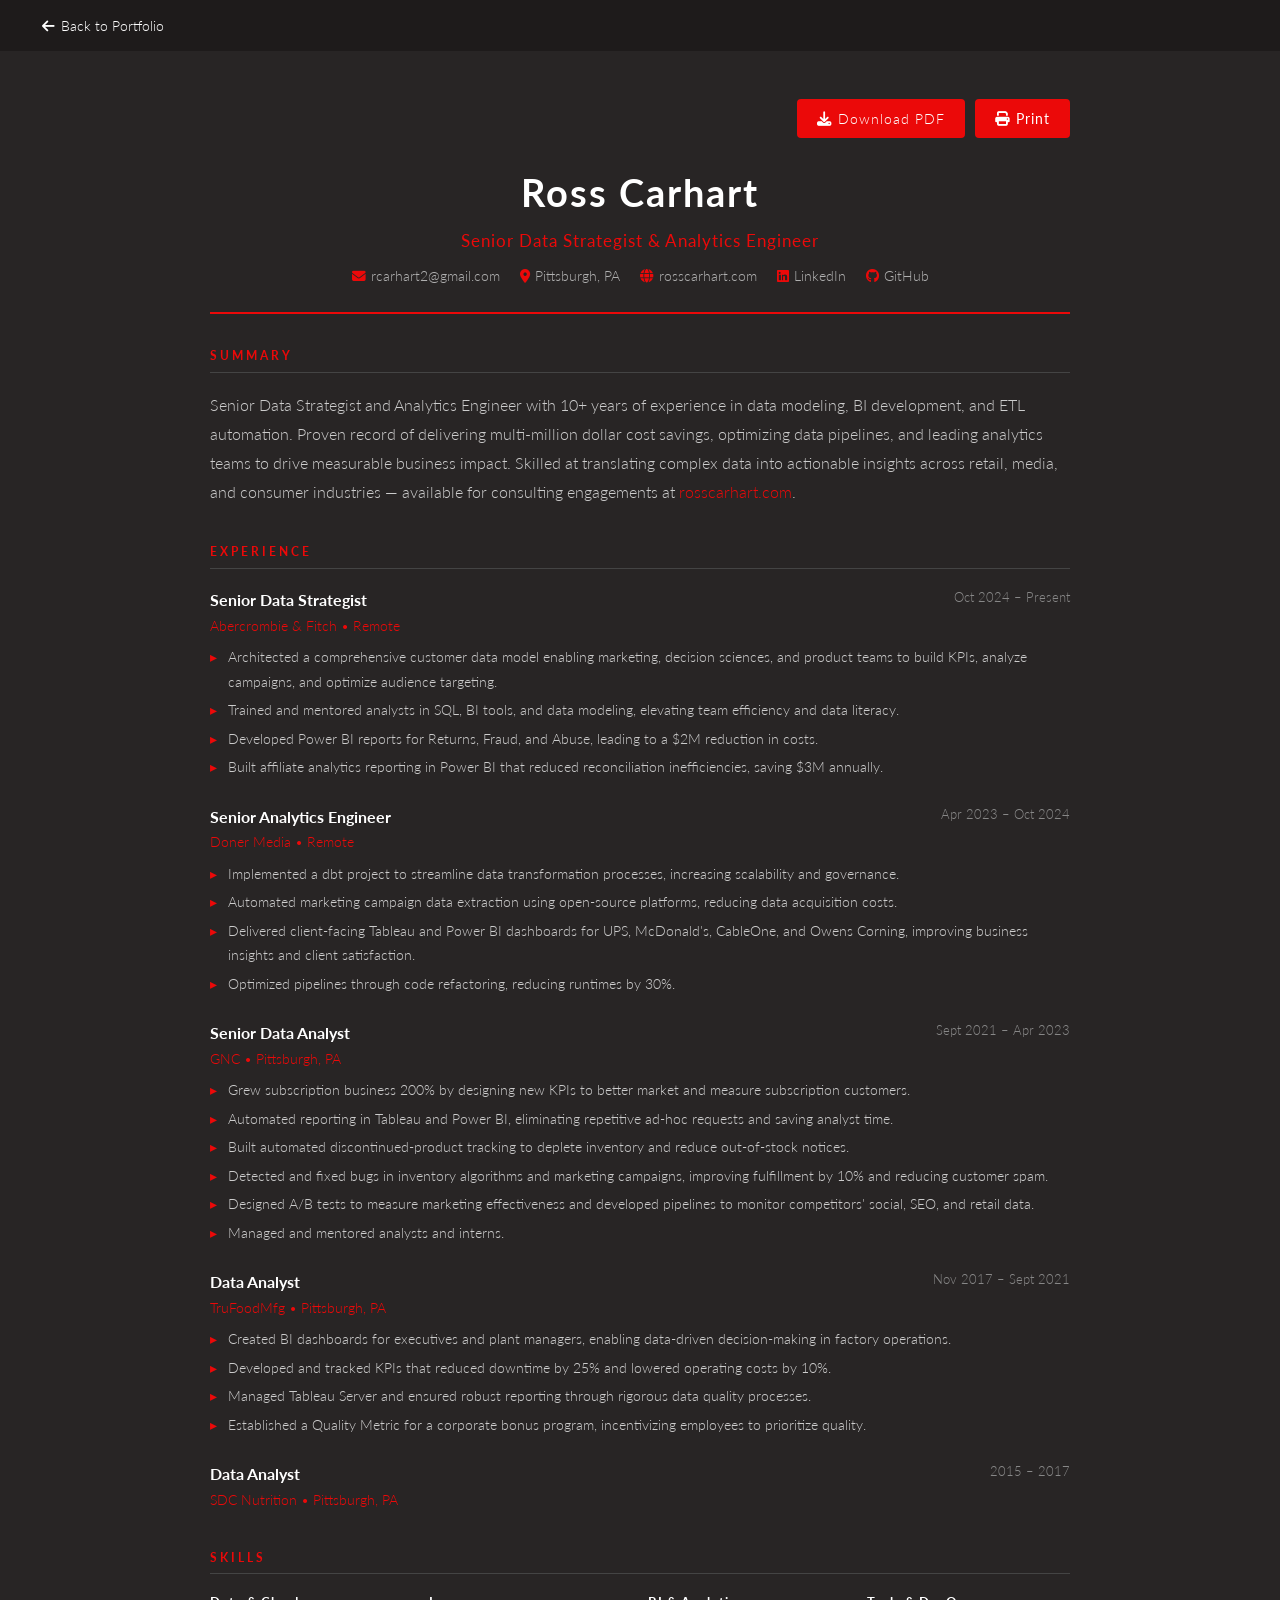
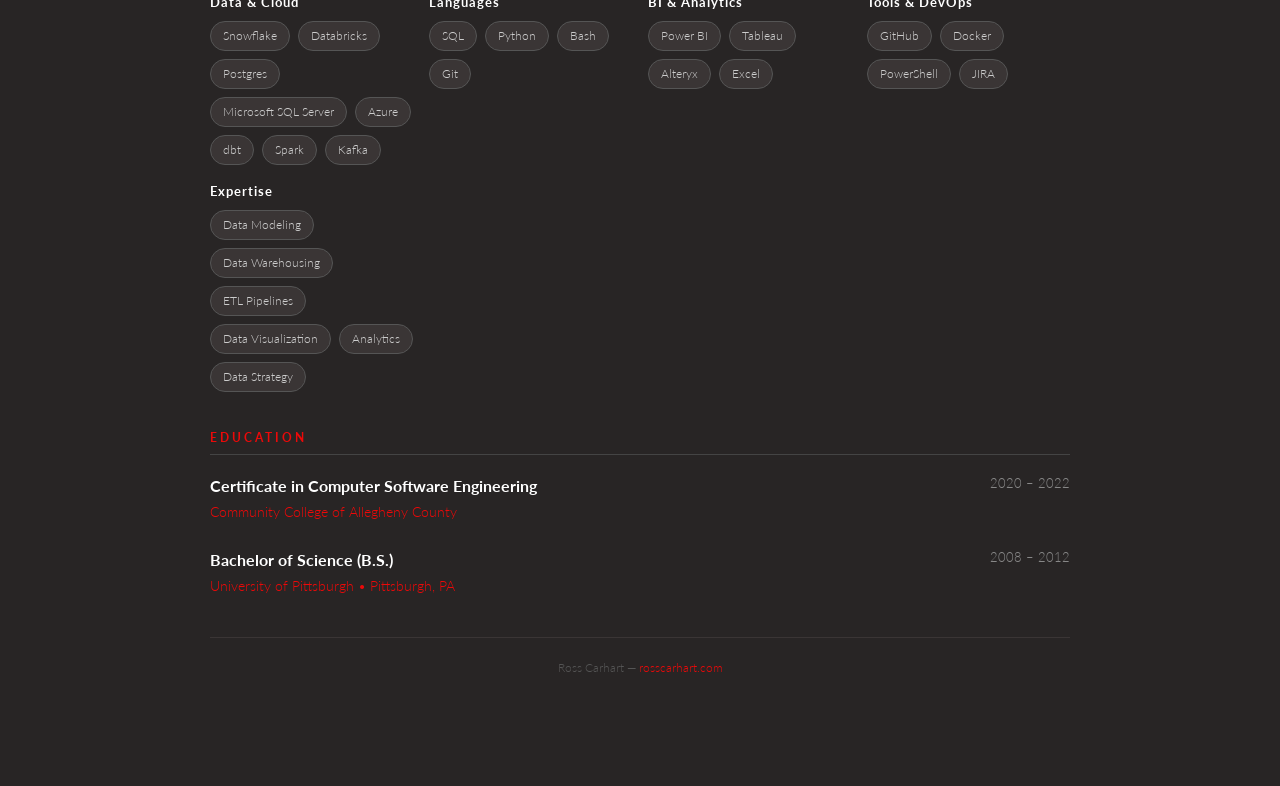
==== resume.html @ 0961434b "Redesign portfolio for data consulting - Reposition site around consulting: hero CTAs, services grid" ====
<!doctype html>
<html lang="en">

<head>
    <title>Ross Carhart — Resume</title>
    <meta charset="UTF-8">
    <meta name="viewport" content="width=device-width, initial-scale=1.0">
    <link href="https://fonts.googleapis.com/css?family=Lato:300,400,700" rel="stylesheet">
    <link href="https://cdnjs.cloudflare.com/ajax/libs/font-awesome/6.5.1/css/all.min.css" rel="stylesheet">

    <!-- Google tag (gtag.js) -->
    <script async src="https://www.googletagmanager.com/gtag/js?id=G-MC536JMFYS"></script>
    <script>
        window.dataLayer = window.dataLayer || [];
        function gtag() { dataLayer.push(arguments); }
        gtag('js', new Date());
        gtag('config', 'G-MC536JMFYS');
    </script>

    <style>
        /* ---- Base ---- */
        *, *::before, *::after { box-sizing: border-box; margin: 0; padding: 0; }

        body {
            background-color: #282525;
            font-family: 'Lato', 'Arial', sans-serif;
            font-weight: 300;
            font-size: 16px;
            color: #e8e8e8;
            line-height: 1.6;
        }

        a { color: #eb0909; text-decoration: none; }
        a:hover { text-decoration: underline; }

        /* ---- Top nav ---- */
        .top-nav {
            background-color: #1e1b1b;
            padding: 0 2%;
            position: sticky;
            top: 0;
            z-index: 100;
        }

        .top-nav ul {
            list-style: none;
            display: flex;
            flex-wrap: wrap;
            align-items: center;
        }

        .top-nav li a {
            display: inline-block;
            color: #eb0909;
            padding: 14px 16px;
            text-decoration: none;
            font-size: 0.9rem;
        }

        .top-nav li a:hover { background-color: #ffffff; color: #282525; }

        .top-nav .back-link { color: #ffffff; }

        /* ---- Resume wrapper ---- */
        .resume-wrapper {
            max-width: 900px;
            margin: 48px auto;
            padding: 0 20px 60px;
        }

        /* ---- Print button ---- */
        .print-bar {
            display: flex;
            justify-content: flex-end;
            margin-bottom: 24px;
        }

        .print-btn {
            background: #eb0909;
            color: #fff;
            border: none;
            padding: 8px 20px;
            border-radius: 4px;
            font-family: 'Lato', sans-serif;
            font-size: 0.9rem;
            cursor: pointer;
            letter-spacing: 1px;
        }

        .print-btn:hover { background: #c40000; }

        /* ---- Resume header ---- */
        .resume-header {
            text-align: center;
            padding-bottom: 24px;
            border-bottom: 2px solid #eb0909;
            margin-bottom: 32px;
        }

        .resume-header h1 {
            font-size: 2.4rem;
            font-weight: 700;
            letter-spacing: 2px;
            color: #ffffff;
            margin-bottom: 4px;
        }

        .resume-header .title {
            font-size: 1.05rem;
            color: #eb0909;
            letter-spacing: 1px;
            margin-bottom: 12px;
            font-weight: 400;
        }

        .resume-header .contact-line {
            display: flex;
            justify-content: center;
            flex-wrap: wrap;
            gap: 20px;
            font-size: 0.85rem;
            color: #b0b0b0;
        }

        .resume-header .contact-line a { color: #b0b0b0; }
        .resume-header .contact-line a:hover { color: #eb0909; }

        .resume-header .contact-line i { margin-right: 5px; color: #eb0909; }

        /* ---- Sections ---- */
        .resume-section {
            margin-bottom: 36px;
        }

        .resume-section h2 {
            font-size: 0.78rem;
            font-weight: 700;
            letter-spacing: 3px;
            text-transform: uppercase;
            color: #eb0909;
            border-bottom: 1px solid #444;
            padding-bottom: 6px;
            margin-bottom: 18px;
        }

        /* ---- Summary ---- */
        .summary p {
            color: #cccccc;
            line-height: 1.8;
        }

        /* ---- Experience / Education entries ---- */
        .entry {
            margin-bottom: 24px;
        }

        .entry-header {
            display: flex;
            justify-content: space-between;
            align-items: flex-start;
            flex-wrap: wrap;
            gap: 4px;
            margin-bottom: 2px;
        }

        .entry-header .role {
            font-weight: 700;
            font-size: 1rem;
            color: #ffffff;
        }

        .entry-header .dates {
            font-size: 0.82rem;
            color: #888;
            white-space: nowrap;
        }

        .entry .company {
            font-size: 0.88rem;
            color: #eb0909;
            margin-bottom: 8px;
        }

        .entry ul {
            list-style: none;
            padding-left: 0;
        }

        .entry ul li {
            position: relative;
            padding-left: 18px;
            color: #cccccc;
            font-size: 0.9rem;
            line-height: 1.7;
            margin-bottom: 4px;
        }

        .entry ul li::before {
            content: '▸';
            position: absolute;
            left: 0;
            color: #eb0909;
        }

        /* ---- Skills ---- */
        .skills-grid {
            display: grid;
            grid-template-columns: repeat(auto-fit, minmax(200px, 1fr));
            gap: 16px;
        }

        .skills-category h3 {
            font-size: 0.82rem;
            font-weight: 700;
            letter-spacing: 1px;
            color: #ffffff;
            margin-bottom: 8px;
        }

        .skill-tags {
            display: flex;
            flex-wrap: wrap;
            gap: 8px;
        }

        .skill-tag {
            background-color: #3a3535;
            color: #cccccc;
            padding: 4px 12px;
            border-radius: 20px;
            font-size: 0.78rem;
            border: 1px solid #555;
        }

        /* ---- Footer ---- */
        .resume-footer {
            text-align: center;
            color: #555;
            font-size: 0.75rem;
            margin-top: 40px;
            padding-top: 20px;
            border-top: 1px solid #3a3535;
        }

        /* ---- Print styles ---- */
        @media print {
            body { background: #fff; color: #000; font-size: 11pt; }
            .top-nav, .print-bar { display: none; }
            .resume-wrapper { max-width: 100%; margin: 0; padding: 0; }
            .resume-header h1 { color: #000; }
            .resume-header .title { color: #c00000; }
            .resume-header .contact-line { color: #333; }
            .resume-header .contact-line a { color: #333; }
            .resume-section h2 { color: #c00000; border-color: #ccc; }
            .summary p { color: #333; }
            .skills-category h3 { color: #000; }
            .entry-header .role { color: #000; }
            .entry .company { color: #c00000; }
            .entry ul li { color: #333; }
            .skill-tag { background: #f0f0f0; color: #333; border-color: #ccc; }
            .resume-header { border-color: #c00000; }
        }
    </style>
</head>

<body>

    <!-- Nav -->
    <nav class="top-nav">
        <ul>
            <li><a href="index.html" class="back-link"><i class="fas fa-arrow-left" style="margin-right:6px;"></i>Back to Portfolio</a></li>
        </ul>
    </nav>

    <div class="resume-wrapper">

        <div class="print-bar">
            <a class="print-btn" href="resources/docs/Ross_Carhart_Resume.pdf" download style="text-decoration:none; display:inline-block; margin-right:10px;">
                <i class="fas fa-download" style="margin-right:6px;"></i>Download PDF
            </a>
            <button class="print-btn" onclick="window.print()">
                <i class="fas fa-print" style="margin-right:6px;"></i>Print
            </button>
        </div>

        <!-- ==================== HEADER — EDIT YOUR INFO HERE ==================== -->
        <header class="resume-header">
            <h1>Ross Carhart</h1>
            <p class="title">Senior Data Strategist &amp; Analytics Engineer</p>
            <div class="contact-line">
                <span><i class="fas fa-envelope"></i><a href="mailto:rcarhart2@gmail.com">rcarhart2@gmail.com</a></span>
                <span><i class="fas fa-map-marker-alt"></i>Pittsburgh, PA</span>
                <span><i class="fas fa-globe"></i><a href="https://rosscarhart.com" target="_blank">rosscarhart.com</a></span>
                <span><i class="fab fa-linkedin"></i><a href="https://www.linkedin.com/in/ross-carhart-%F0%9F%98%81-504b8761" target="_blank">LinkedIn</a></span>
                <span><i class="fab fa-github"></i><a href="https://github.com/rcarhart" target="_blank">GitHub</a></span>
            </div>
        </header>

        <!-- ==================== SUMMARY ==================== -->
        <section class="resume-section summary">
            <h2>Summary</h2>
            <p>
                Senior Data Strategist and Analytics Engineer with 10+ years of experience in data modeling, BI development, and ETL automation.
                Proven record of delivering multi-million dollar cost savings, optimizing data pipelines, and leading analytics teams
                to drive measurable business impact. Skilled at translating complex data into actionable insights across retail,
                media, and consumer industries — available for consulting engagements at <a href="https://rosscarhart.com">rosscarhart.com</a>.
            </p>
        </section>

        <!-- ==================== EXPERIENCE — ADD / EDIT JOBS HERE ==================== -->
        <section class="resume-section">
            <h2>Experience</h2>

            <!-- Job 1 -->
            <div class="entry">
                <div class="entry-header">
                    <span class="role">Senior Data Strategist</span>
                    <span class="dates">Oct 2024 – Present</span>
                </div>
                <div class="company">Abercrombie &amp; Fitch &bull; Remote</div>
                <ul>
                    <li>Architected a comprehensive customer data model enabling marketing, decision sciences, and product teams to build KPIs, analyze campaigns, and optimize audience targeting.</li>
                    <li>Trained and mentored analysts in SQL, BI tools, and data modeling, elevating team efficiency and data literacy.</li>
                    <li>Developed Power BI reports for Returns, Fraud, and Abuse, leading to a $2M reduction in costs.</li>
                    <li>Built affiliate analytics reporting in Power BI that reduced reconciliation inefficiencies, saving $3M annually.</li>
                </ul>
            </div>

            <!-- Job 2 -->
            <div class="entry">
                <div class="entry-header">
                    <span class="role">Senior Analytics Engineer</span>
                    <span class="dates">Apr 2023 – Oct 2024</span>
                </div>
                <div class="company">Doner Media &bull; Remote</div>
                <ul>
                    <li>Implemented a dbt project to streamline data transformation processes, increasing scalability and governance.</li>
                    <li>Automated marketing campaign data extraction using open-source platforms, reducing data acquisition costs.</li>
                    <li>Delivered client-facing Tableau and Power BI dashboards for UPS, McDonald's, CableOne, and Owens Corning, improving business insights and client satisfaction.</li>
                    <li>Optimized pipelines through code refactoring, reducing runtimes by 30%.</li>
                </ul>
            </div>

            <!-- Job 3 -->
            <div class="entry">
                <div class="entry-header">
                    <span class="role">Senior Data Analyst</span>
                    <span class="dates">Sept 2021 – Apr 2023</span>
                </div>
                <div class="company">GNC &bull; Pittsburgh, PA</div>
                <ul>
                    <li>Grew subscription business 200% by designing new KPIs to better market and measure subscription customers.</li>
                    <li>Automated reporting in Tableau and Power BI, eliminating repetitive ad-hoc requests and saving analyst time.</li>
                    <li>Built automated discontinued-product tracking to deplete inventory and reduce out-of-stock notices.</li>
                    <li>Detected and fixed bugs in inventory algorithms and marketing campaigns, improving fulfillment by 10% and reducing customer spam.</li>
                    <li>Designed A/B tests to measure marketing effectiveness and developed pipelines to monitor competitors' social, SEO, and retail data.</li>
                    <li>Managed and mentored analysts and interns.</li>
                </ul>
            </div>

            <!-- Job 4 -->
            <div class="entry">
                <div class="entry-header">
                    <span class="role">Data Analyst</span>
                    <span class="dates">Nov 2017 – Sept 2021</span>
                </div>
                <div class="company">TruFoodMfg &bull; Pittsburgh, PA</div>
                <ul>
                    <li>Created BI dashboards for executives and plant managers, enabling data-driven decision-making in factory operations.</li>
                    <li>Developed and tracked KPIs that reduced downtime by 25% and lowered operating costs by 10%.</li>
                    <li>Managed Tableau Server and ensured robust reporting through rigorous data quality processes.</li>
                    <li>Established a Quality Metric for a corporate bonus program, incentivizing employees to prioritize quality.</li>
                </ul>
            </div>

            <!-- Job 5 -->
            <!-- TODO(Ross): confirm role title and add 1–3 bullets for SDC Nutrition -->
            <div class="entry">
                <div class="entry-header">
                    <span class="role">Data Analyst</span>
                    <span class="dates">2015 – 2017</span>
                </div>
                <div class="company">SDC Nutrition &bull; Pittsburgh, PA</div>
            </div>

        </section>

        <!-- ==================== SKILLS ==================== -->
        <section class="resume-section">
            <h2>Skills</h2>
            <div class="skills-grid">

                <div class="skills-category">
                    <h3>Data &amp; Cloud</h3>
                    <div class="skill-tags">
                        <span class="skill-tag">Snowflake</span>
                        <span class="skill-tag">Databricks</span>
                        <span class="skill-tag">Postgres</span>
                        <span class="skill-tag">Microsoft SQL Server</span>
                        <span class="skill-tag">Azure</span>
                        <span class="skill-tag">dbt</span>
                        <span class="skill-tag">Spark</span>
                        <span class="skill-tag">Kafka</span>
                    </div>
                </div>

                <div class="skills-category">
                    <h3>Languages</h3>
                    <div class="skill-tags">
                        <span class="skill-tag">SQL</span>
                        <span class="skill-tag">Python</span>
                        <span class="skill-tag">Bash</span>
                        <span class="skill-tag">Git</span>
                    </div>
                </div>

                <div class="skills-category">
                    <h3>BI &amp; Analytics</h3>
                    <div class="skill-tags">
                        <span class="skill-tag">Power BI</span>
                        <span class="skill-tag">Tableau</span>
                        <span class="skill-tag">Alteryx</span>
                        <span class="skill-tag">Excel</span>
                    </div>
                </div>

                <div class="skills-category">
                    <h3>Tools &amp; DevOps</h3>
                    <div class="skill-tags">
                        <span class="skill-tag">GitHub</span>
                        <span class="skill-tag">Docker</span>
                        <span class="skill-tag">PowerShell</span>
                        <span class="skill-tag">JIRA</span>
                    </div>
                </div>

                <div class="skills-category">
                    <h3>Expertise</h3>
                    <div class="skill-tags">
                        <span class="skill-tag">Data Modeling</span>
                        <span class="skill-tag">Data Warehousing</span>
                        <span class="skill-tag">ETL Pipelines</span>
                        <span class="skill-tag">Data Visualization</span>
                        <span class="skill-tag">Analytics</span>
                        <span class="skill-tag">Data Strategy</span>
                    </div>
                </div>

            </div>
        </section>

        <!-- ==================== EDUCATION ==================== -->
        <section class="resume-section">
            <h2>Education</h2>

            <div class="entry">
                <div class="entry-header">
                    <span class="role">Certificate in Computer Software Engineering</span>
                    <span class="dates">2020 – 2022</span>
                </div>
                <div class="company">Community College of Allegheny County</div>
            </div>

            <div class="entry">
                <div class="entry-header">
                    <span class="role">Bachelor of Science (B.S.)</span>
                    <span class="dates">2008 – 2012</span>
                </div>
                <div class="company">University of Pittsburgh &bull; Pittsburgh, PA</div>
            </div>

        </section>

        <div class="resume-footer">
            <p>Ross Carhart &mdash; <a href="https://rosscarhart.com">rosscarhart.com</a></p>
        </div>

    </div>

</body>
</html>
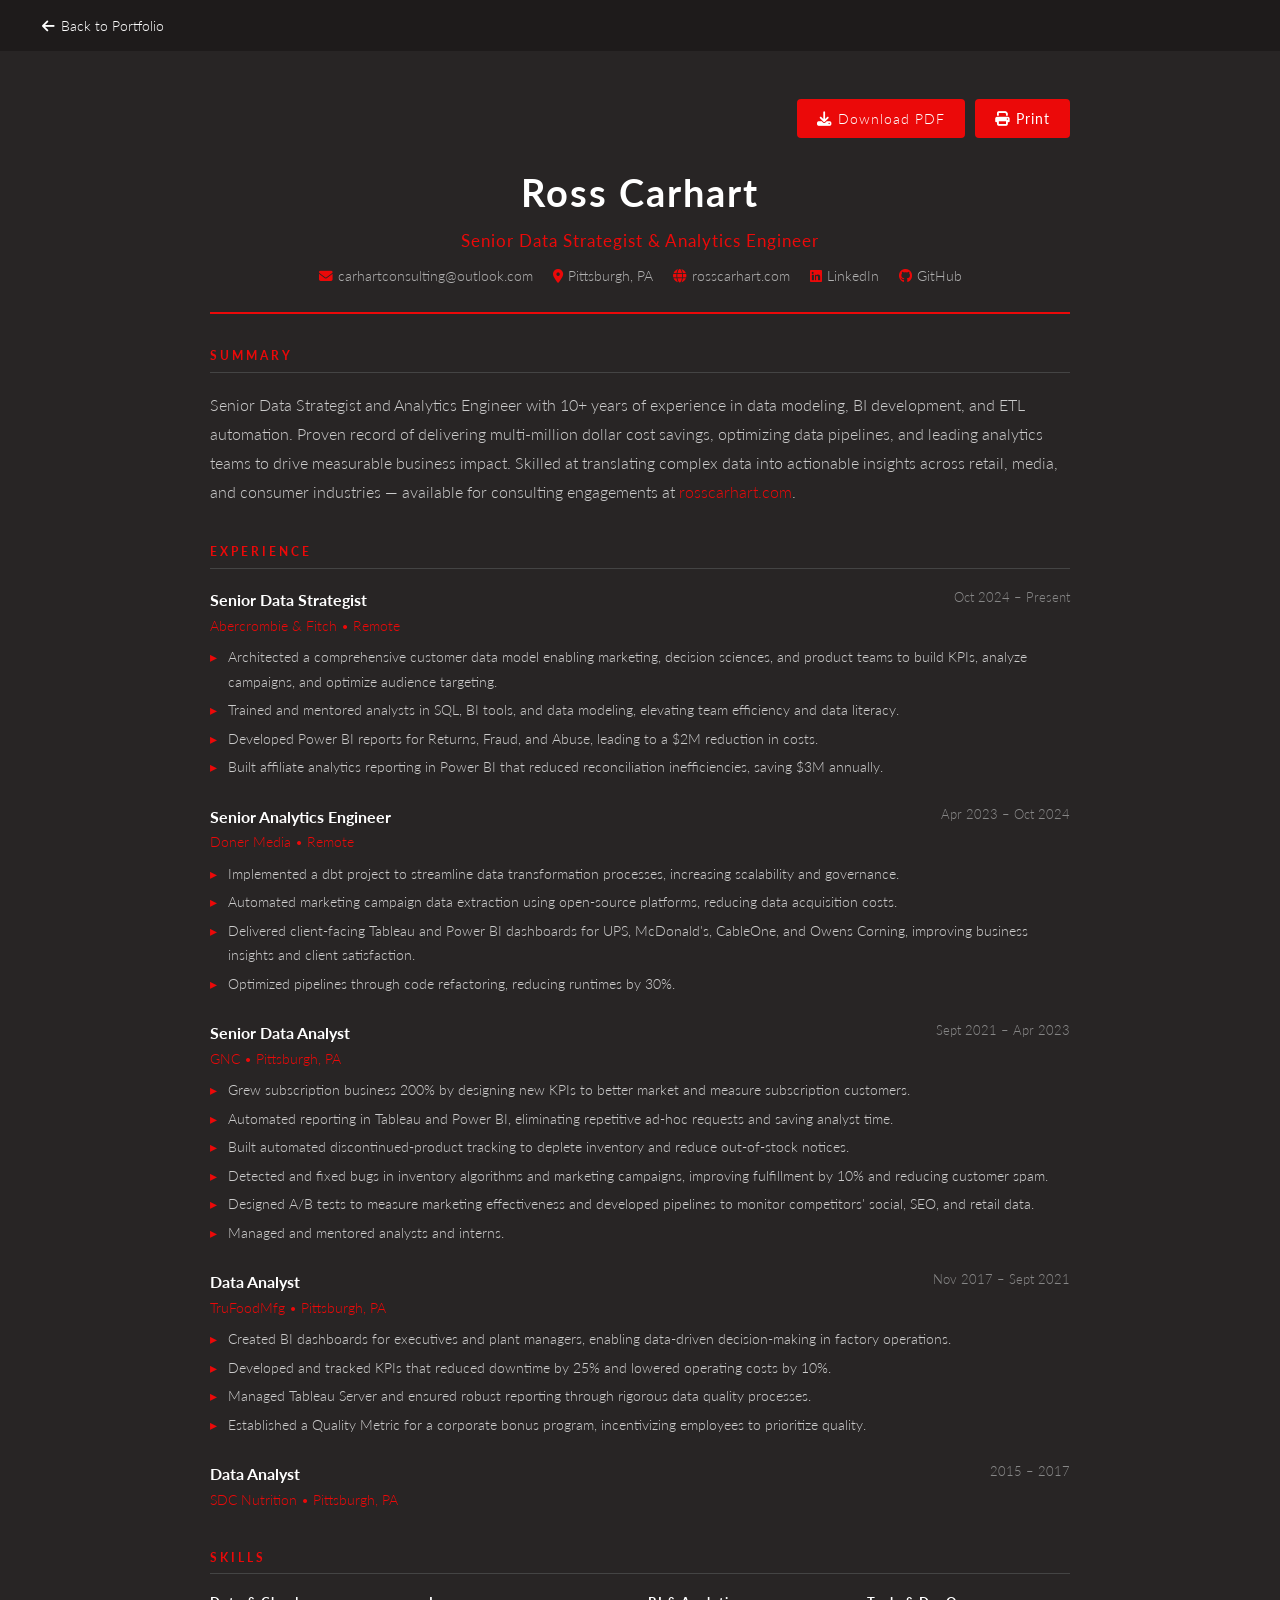
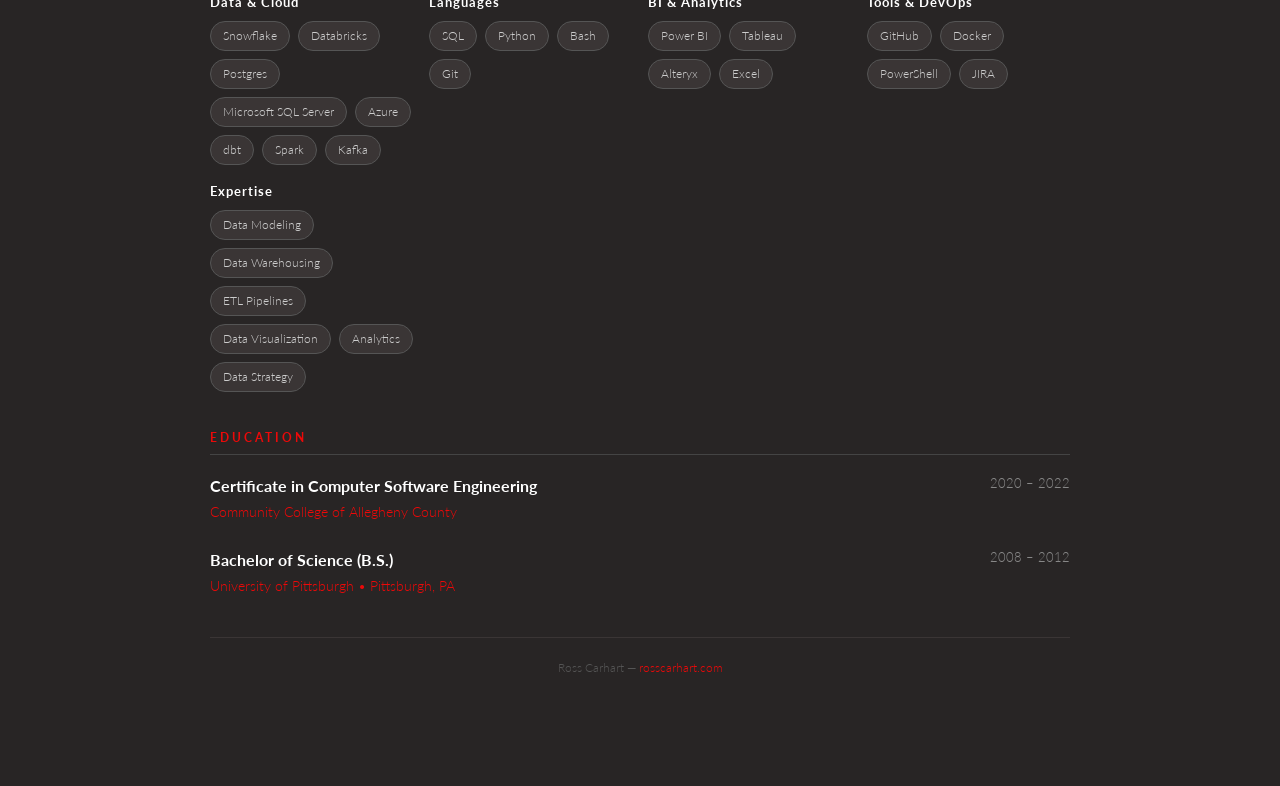
==== commit b2400319: "Address review: consulting email, portrait, reference photo fix - All public contact points now carh" ====
--- a/resume.html
+++ b/resume.html
@@ -288,7 +288,7 @@
             <h1>Ross Carhart</h1>
             <p class="title">Senior Data Strategist &amp; Analytics Engineer</p>
             <div class="contact-line">
-                <span><i class="fas fa-envelope"></i><a href="mailto:rcarhart2@gmail.com">rcarhart2@gmail.com</a></span>
+                <span><i class="fas fa-envelope"></i><a href="mailto:carhartconsulting@outlook.com">carhartconsulting@outlook.com</a></span>
                 <span><i class="fas fa-map-marker-alt"></i>Pittsburgh, PA</span>
                 <span><i class="fas fa-globe"></i><a href="https://rosscarhart.com" target="_blank">rosscarhart.com</a></span>
                 <span><i class="fab fa-linkedin"></i><a href="https://www.linkedin.com/in/ross-carhart-%F0%9F%98%81-504b8761" target="_blank">LinkedIn</a></span>
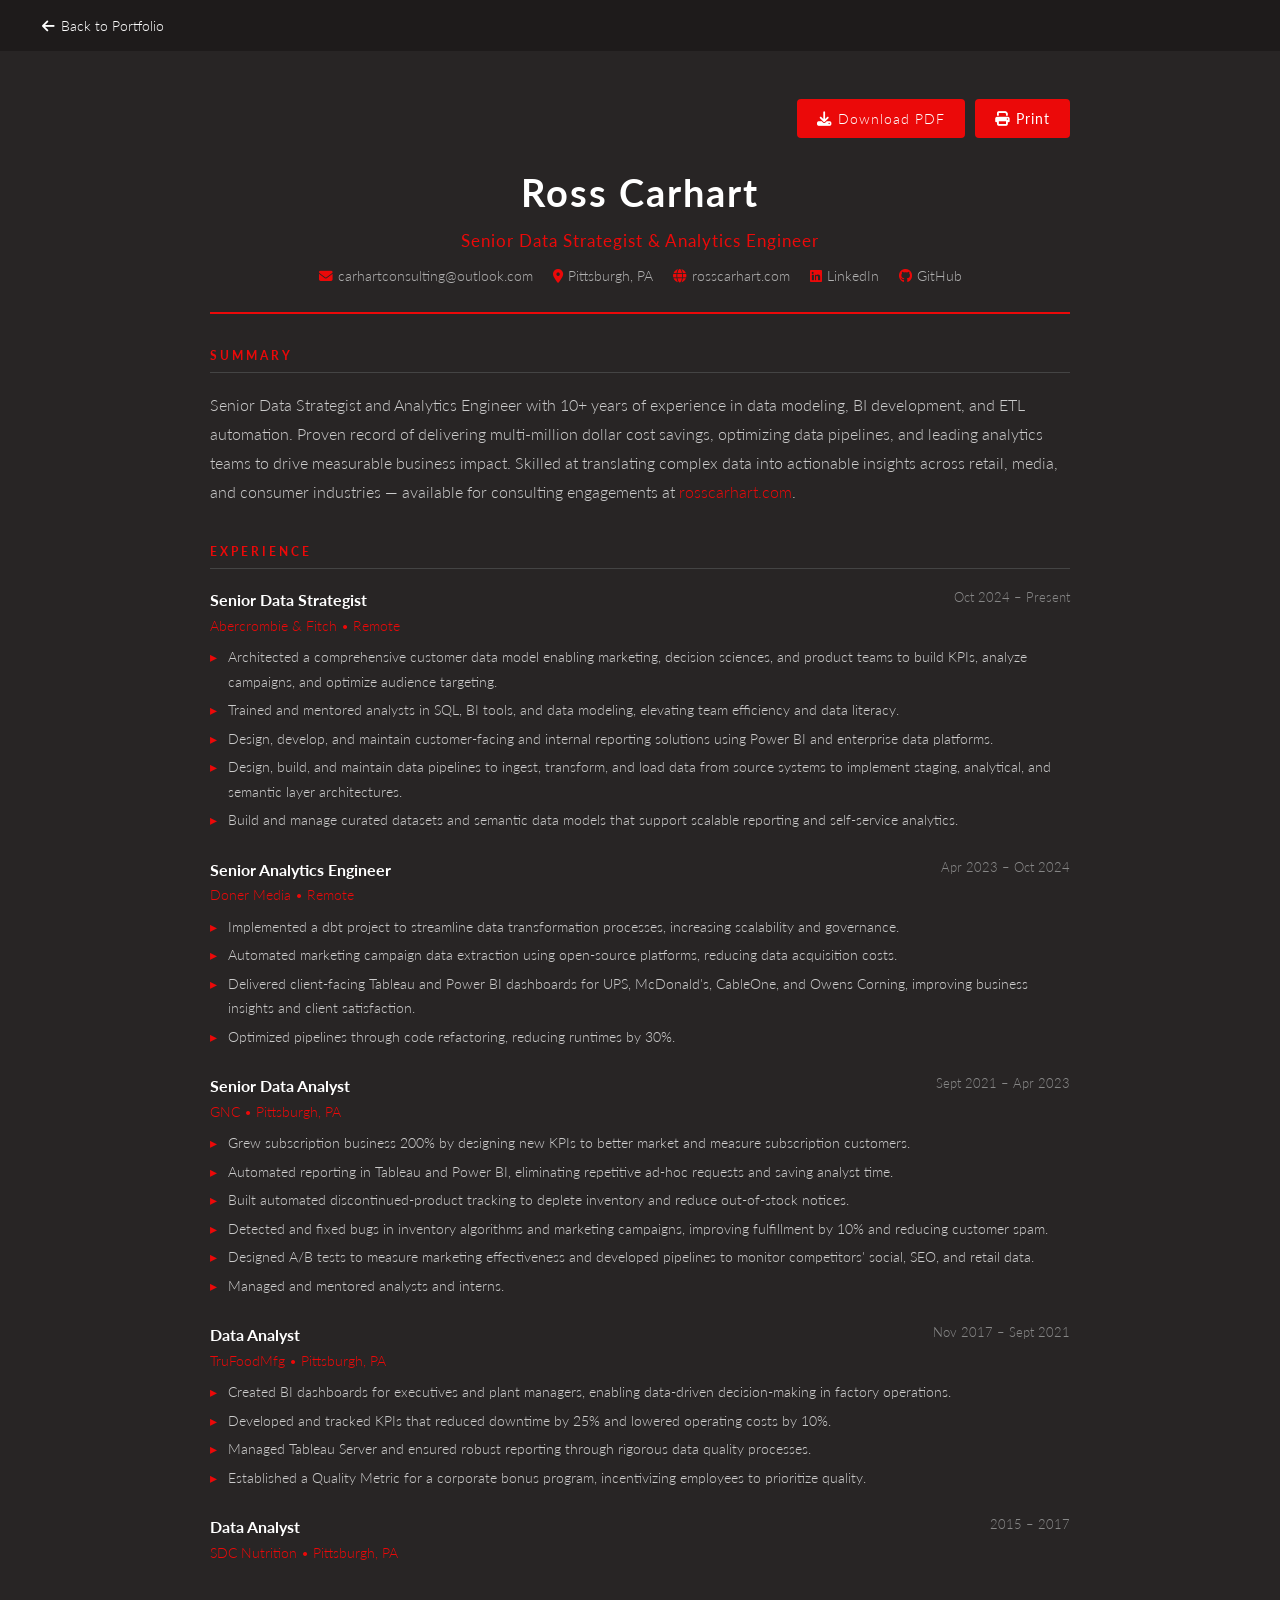
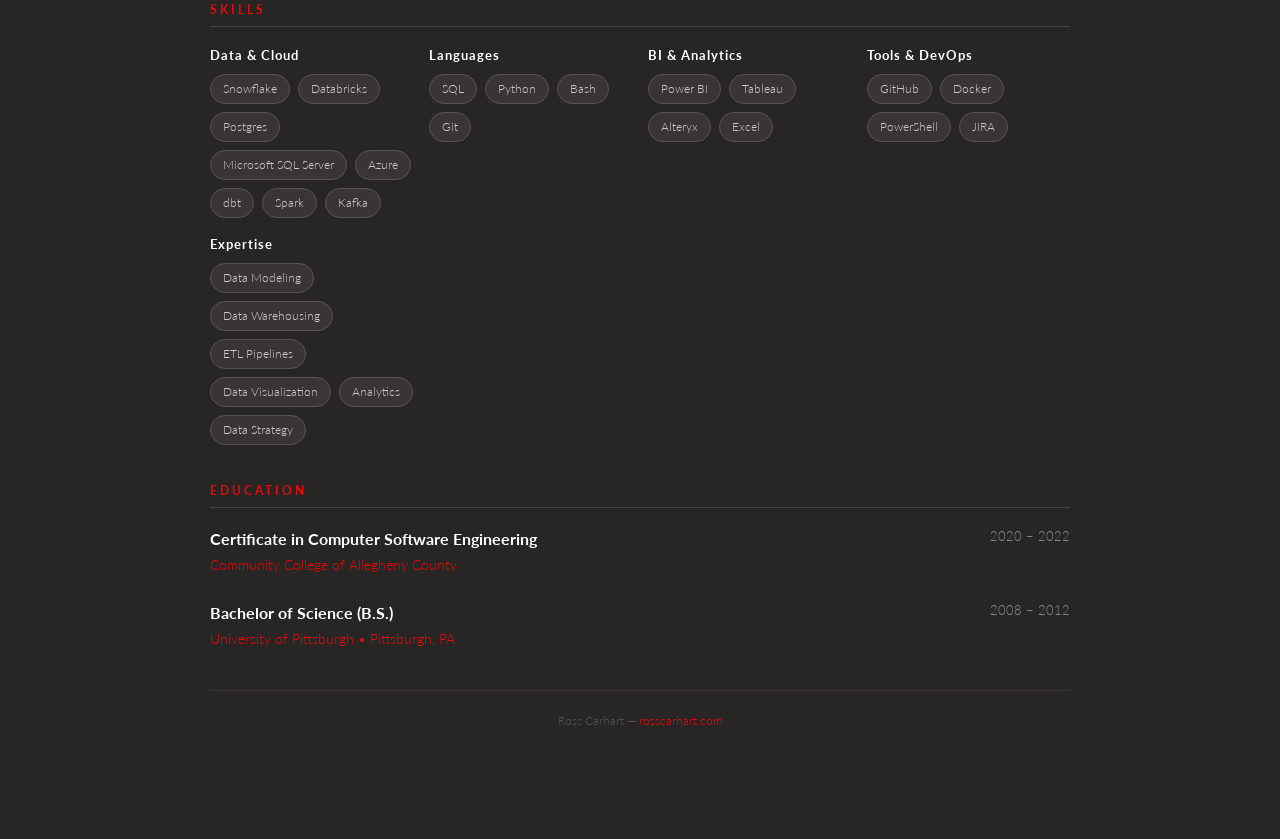
==== commit 33da58e3: "Update resume page to match current resume PDF Abercrombie & Fitch bullets now match the latest resu" ====
--- a/resume.html
+++ b/resume.html
@@ -321,8 +321,9 @@
                 <ul>
                     <li>Architected a comprehensive customer data model enabling marketing, decision sciences, and product teams to build KPIs, analyze campaigns, and optimize audience targeting.</li>
                     <li>Trained and mentored analysts in SQL, BI tools, and data modeling, elevating team efficiency and data literacy.</li>
-                    <li>Developed Power BI reports for Returns, Fraud, and Abuse, leading to a $2M reduction in costs.</li>
-                    <li>Built affiliate analytics reporting in Power BI that reduced reconciliation inefficiencies, saving $3M annually.</li>
+                    <li>Design, develop, and maintain customer-facing and internal reporting solutions using Power BI and enterprise data platforms.</li>
+                    <li>Design, build, and maintain data pipelines to ingest, transform, and load data from source systems to implement staging, analytical, and semantic layer architectures.</li>
+                    <li>Build and manage curated datasets and semantic data models that support scalable reporting and self-service analytics.</li>
                 </ul>
             </div>
 
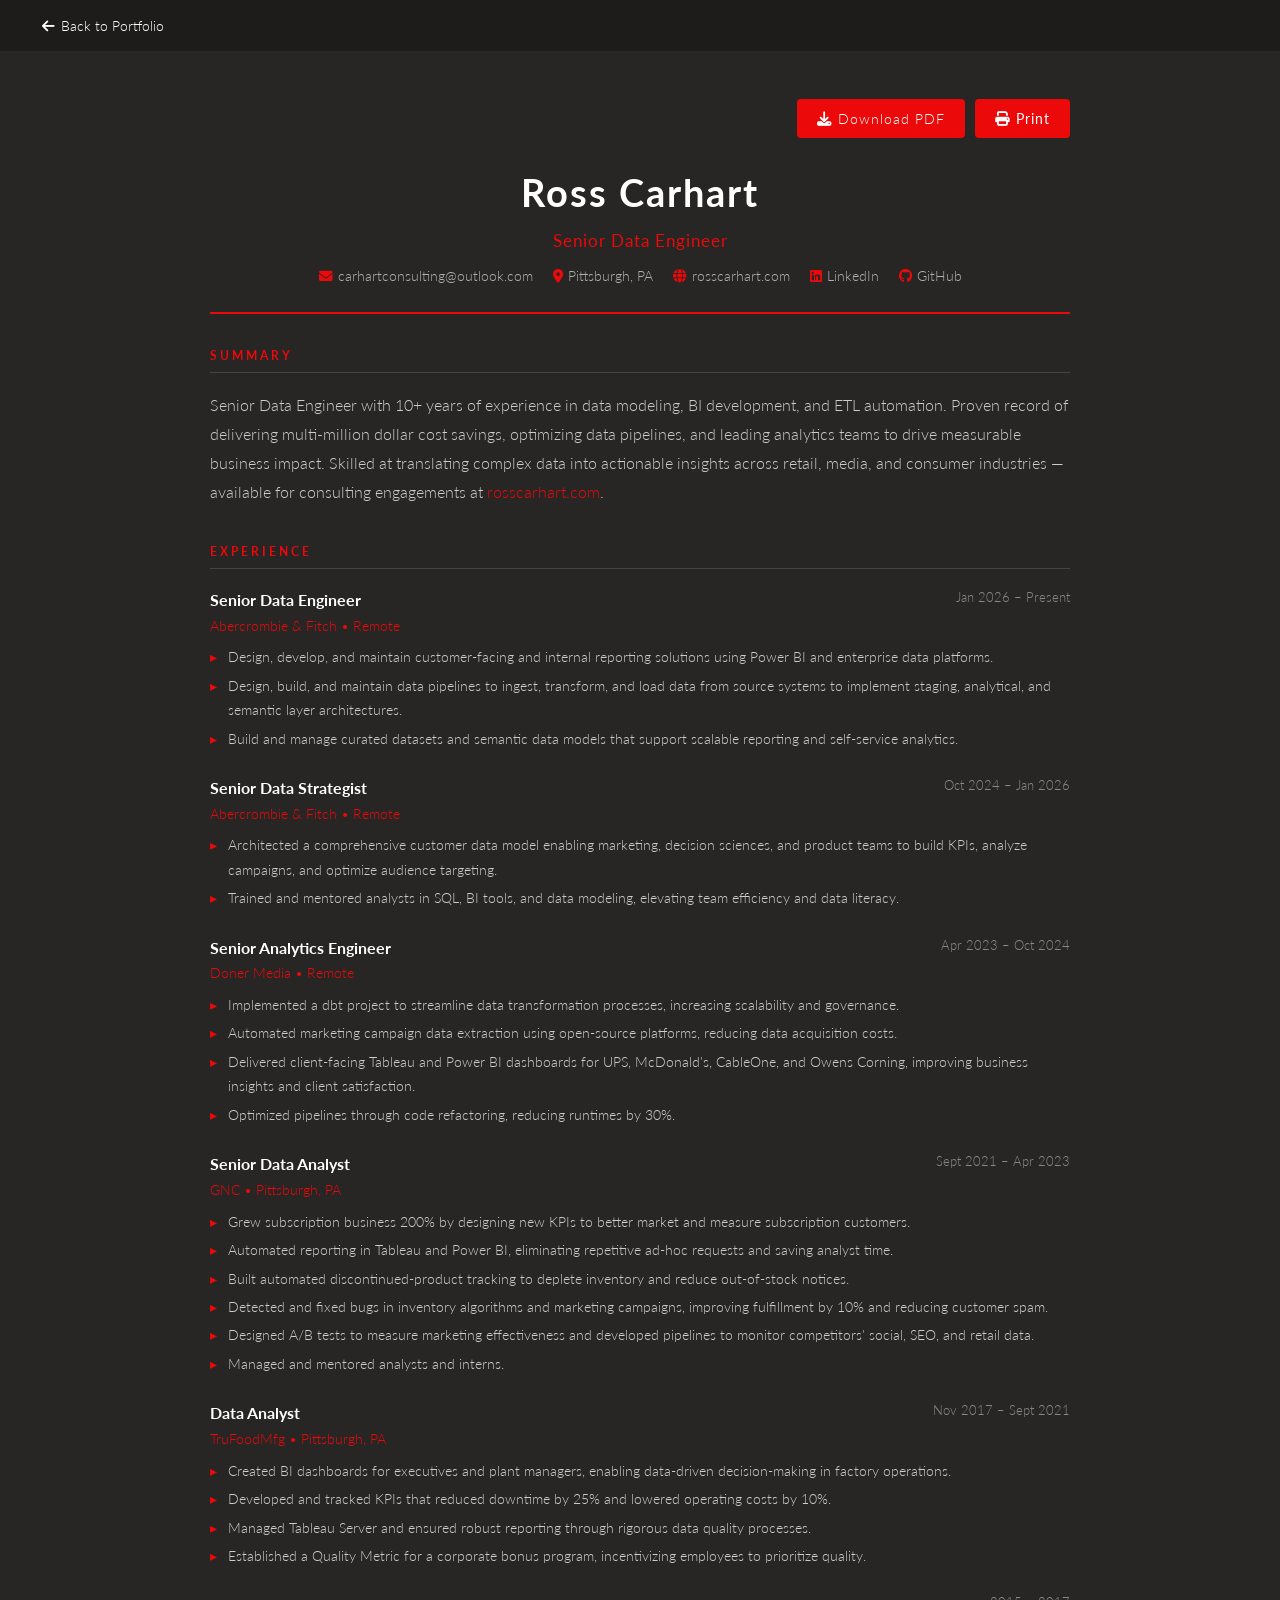
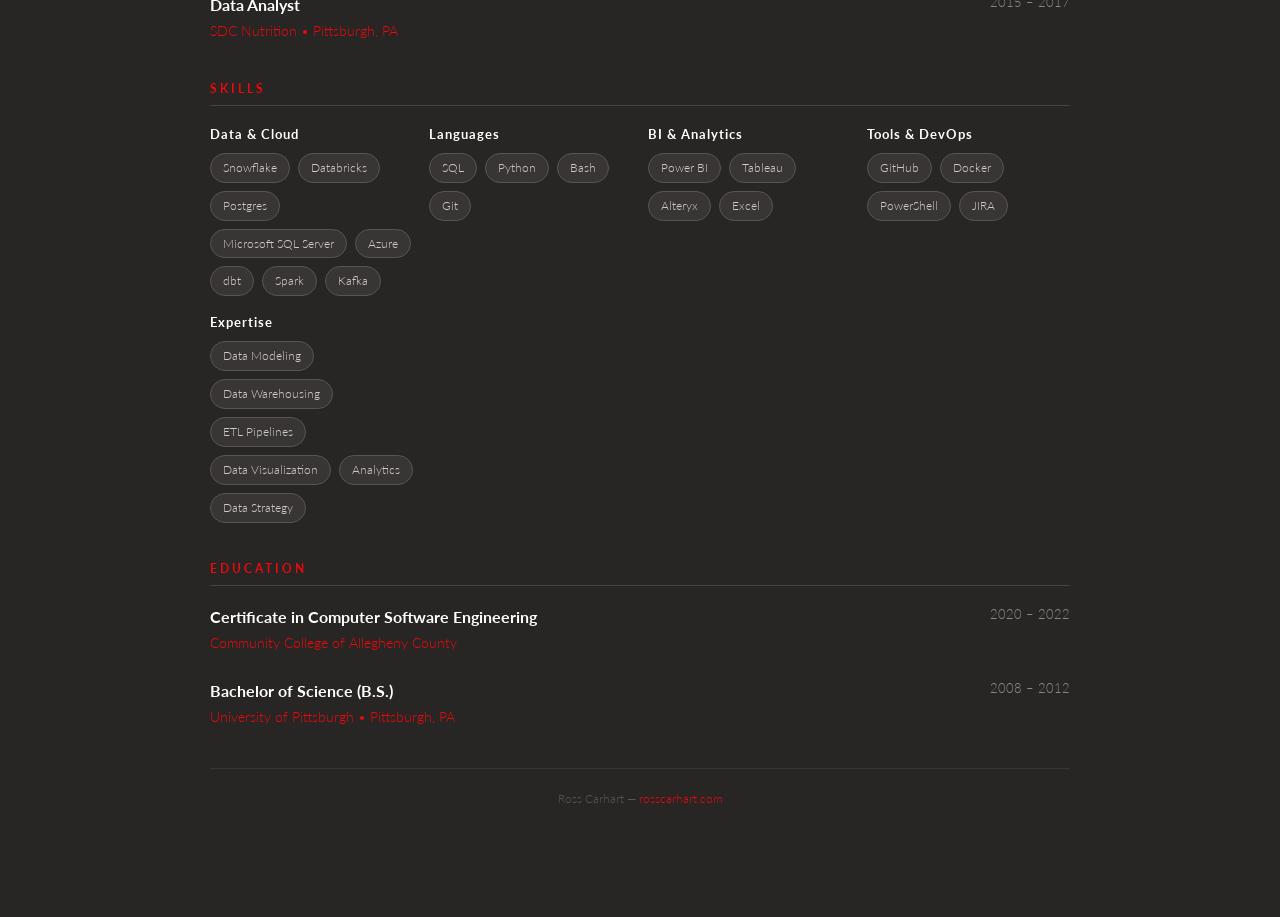
==== commit a58513e8: "Show Senior Data Engineer role at Abercrombie & Fitch Add a 2026 Senior Data Engineer entry to the h" ====
--- a/resume.html
+++ b/resume.html
@@ -286,7 +286,7 @@
         <!-- ==================== HEADER — EDIT YOUR INFO HERE ==================== -->
         <header class="resume-header">
             <h1>Ross Carhart</h1>
-            <p class="title">Senior Data Strategist &amp; Analytics Engineer</p>
+            <p class="title">Senior Data Engineer</p>
             <div class="contact-line">
                 <span><i class="fas fa-envelope"></i><a href="mailto:carhartconsulting@outlook.com">carhartconsulting@outlook.com</a></span>
                 <span><i class="fas fa-map-marker-alt"></i>Pittsburgh, PA</span>
@@ -300,7 +300,7 @@
         <section class="resume-section summary">
             <h2>Summary</h2>
             <p>
-                Senior Data Strategist and Analytics Engineer with 10+ years of experience in data modeling, BI development, and ETL automation.
+                Senior Data Engineer with 10+ years of experience in data modeling, BI development, and ETL automation.
                 Proven record of delivering multi-million dollar cost savings, optimizing data pipelines, and leading analytics teams
                 to drive measurable business impact. Skilled at translating complex data into actionable insights across retail,
                 media, and consumer industries — available for consulting engagements at <a href="https://rosscarhart.com">rosscarhart.com</a>.
@@ -314,16 +314,26 @@
             <!-- Job 1 -->
             <div class="entry">
                 <div class="entry-header">
+                    <span class="role">Senior Data Engineer</span>
+                    <span class="dates">Jan 2026 – Present</span>
+                </div>
+                <div class="company">Abercrombie &amp; Fitch &bull; Remote</div>
+                <ul>
+                    <li>Design, develop, and maintain customer-facing and internal reporting solutions using Power BI and enterprise data platforms.</li>
+                    <li>Design, build, and maintain data pipelines to ingest, transform, and load data from source systems to implement staging, analytical, and semantic layer architectures.</li>
+                    <li>Build and manage curated datasets and semantic data models that support scalable reporting and self-service analytics.</li>
+                </ul>
+            </div>
+
+            <div class="entry">
+                <div class="entry-header">
                     <span class="role">Senior Data Strategist</span>
-                    <span class="dates">Oct 2024 – Present</span>
+                    <span class="dates">Oct 2024 – Jan 2026</span>
                 </div>
                 <div class="company">Abercrombie &amp; Fitch &bull; Remote</div>
                 <ul>
                     <li>Architected a comprehensive customer data model enabling marketing, decision sciences, and product teams to build KPIs, analyze campaigns, and optimize audience targeting.</li>
                     <li>Trained and mentored analysts in SQL, BI tools, and data modeling, elevating team efficiency and data literacy.</li>
-                    <li>Design, develop, and maintain customer-facing and internal reporting solutions using Power BI and enterprise data platforms.</li>
-                    <li>Design, build, and maintain data pipelines to ingest, transform, and load data from source systems to implement staging, analytical, and semantic layer architectures.</li>
-                    <li>Build and manage curated datasets and semantic data models that support scalable reporting and self-service analytics.</li>
                 </ul>
             </div>
 
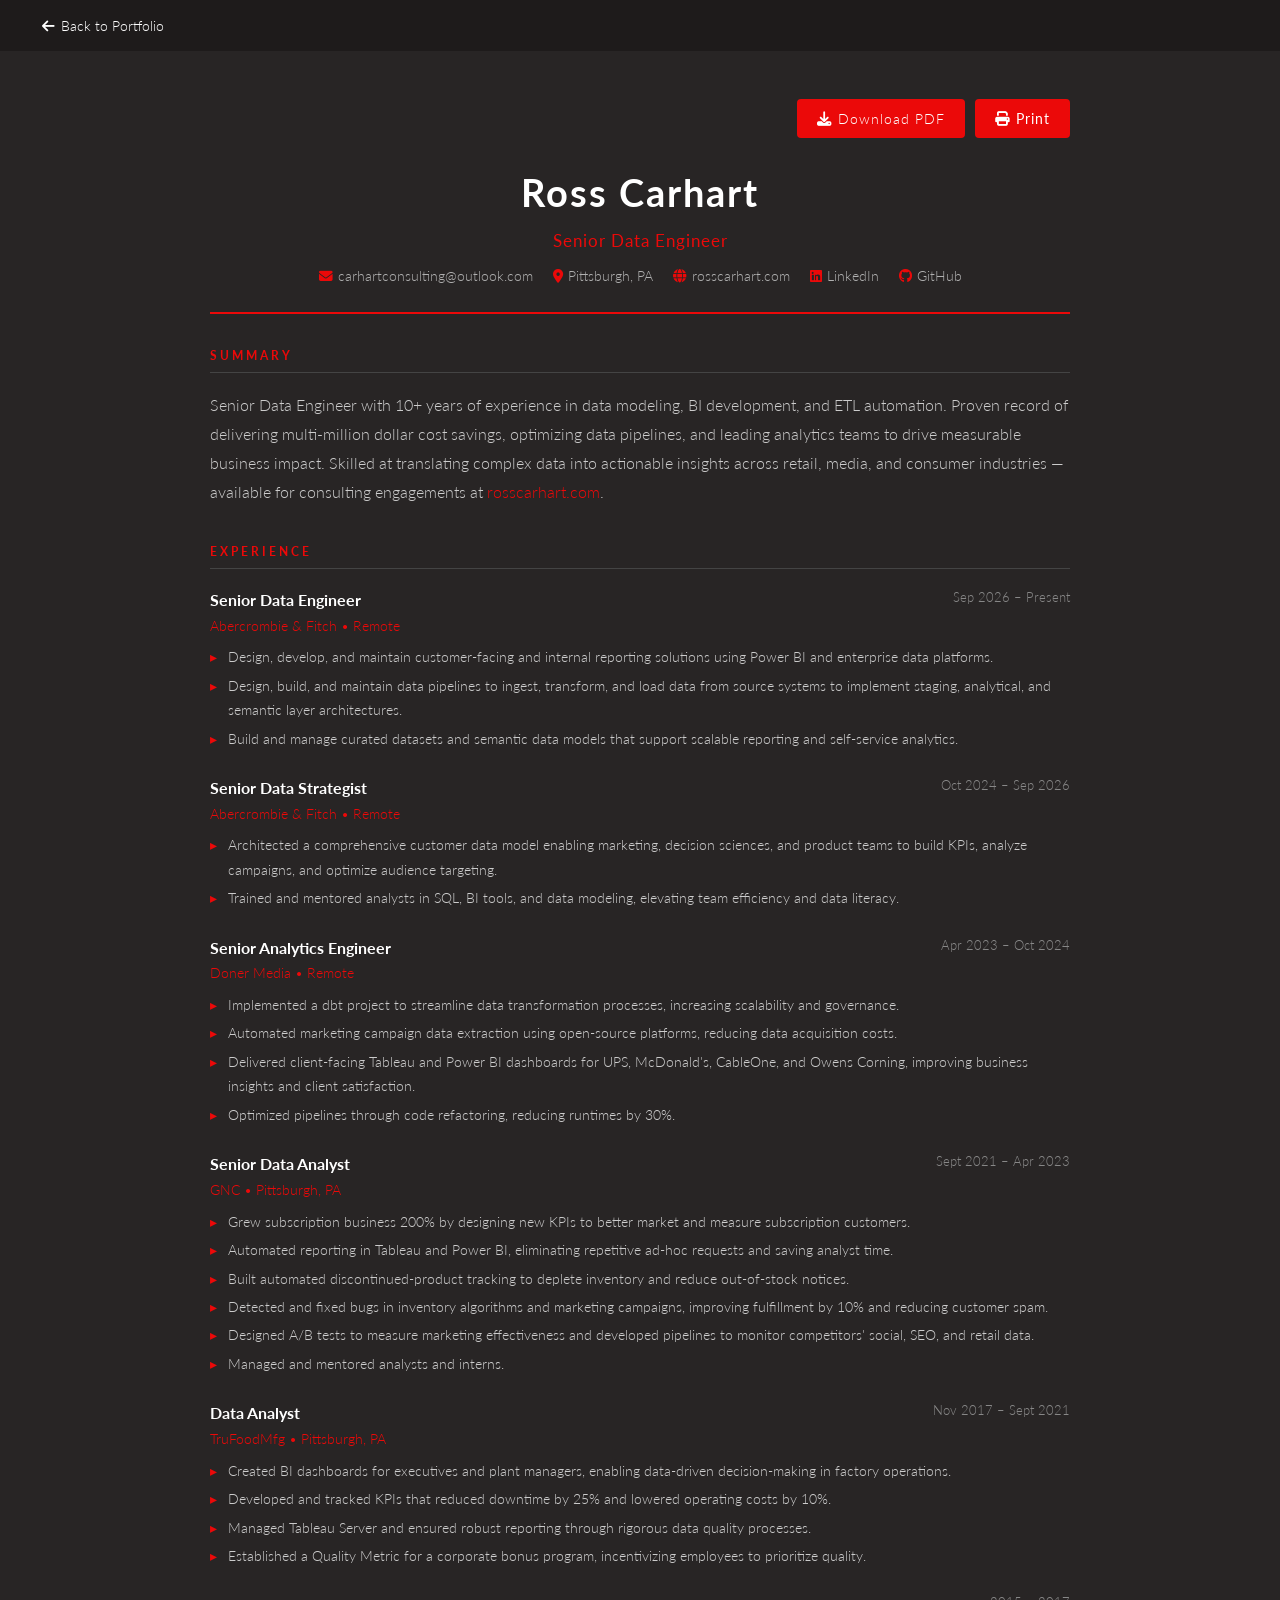
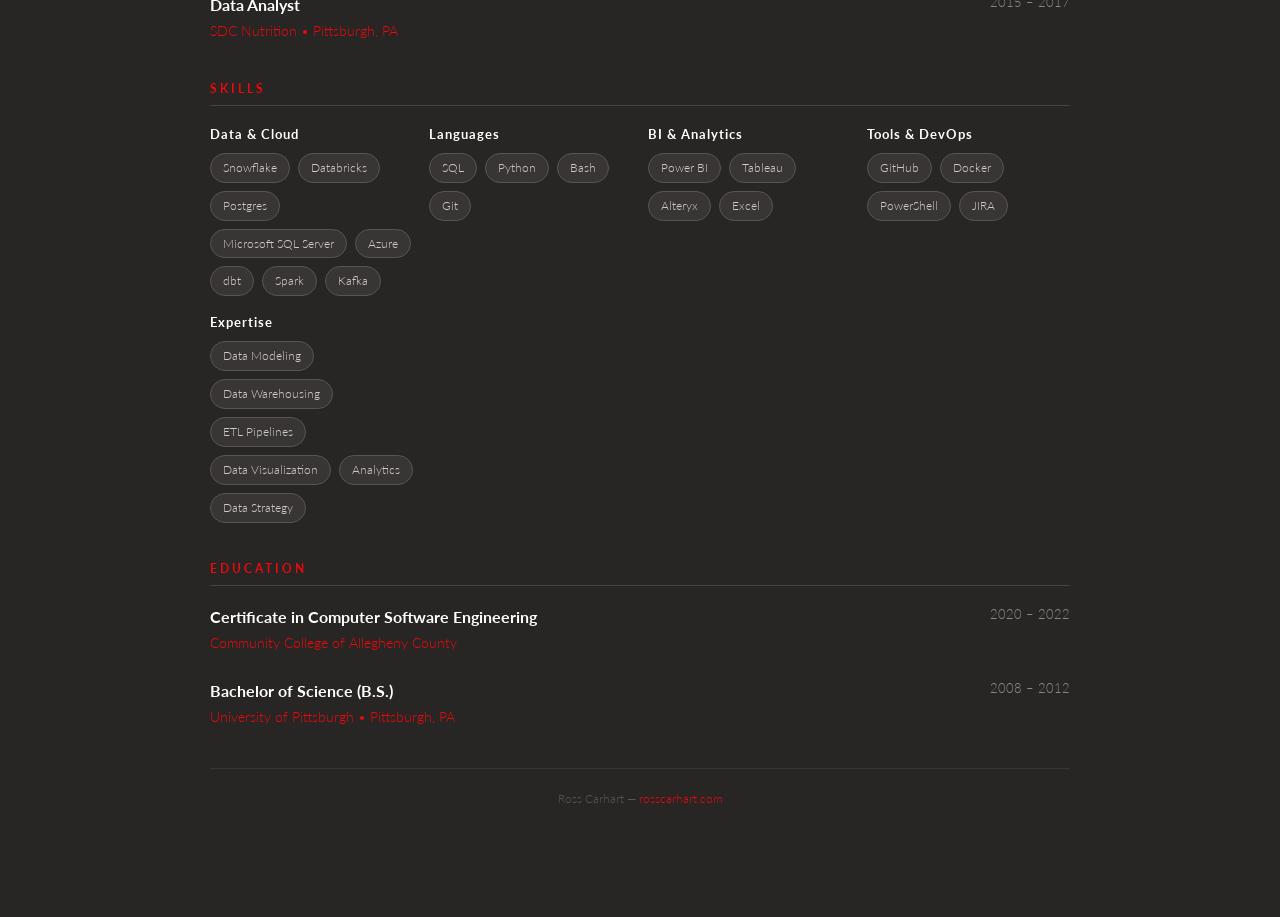
==== commit 1d79f88f: "Fix Senior Data Engineer start date: September 2026 The engineer role started Sep 2026, not Jan 2026" ====
--- a/resume.html
+++ b/resume.html
@@ -315,7 +315,7 @@
             <div class="entry">
                 <div class="entry-header">
                     <span class="role">Senior Data Engineer</span>
-                    <span class="dates">Jan 2026 – Present</span>
+                    <span class="dates">Sep 2026 – Present</span>
                 </div>
                 <div class="company">Abercrombie &amp; Fitch &bull; Remote</div>
                 <ul>
@@ -328,7 +328,7 @@
             <div class="entry">
                 <div class="entry-header">
                     <span class="role">Senior Data Strategist</span>
-                    <span class="dates">Oct 2024 – Jan 2026</span>
+                    <span class="dates">Oct 2024 – Sep 2026</span>
                 </div>
                 <div class="company">Abercrombie &amp; Fitch &bull; Remote</div>
                 <ul>
